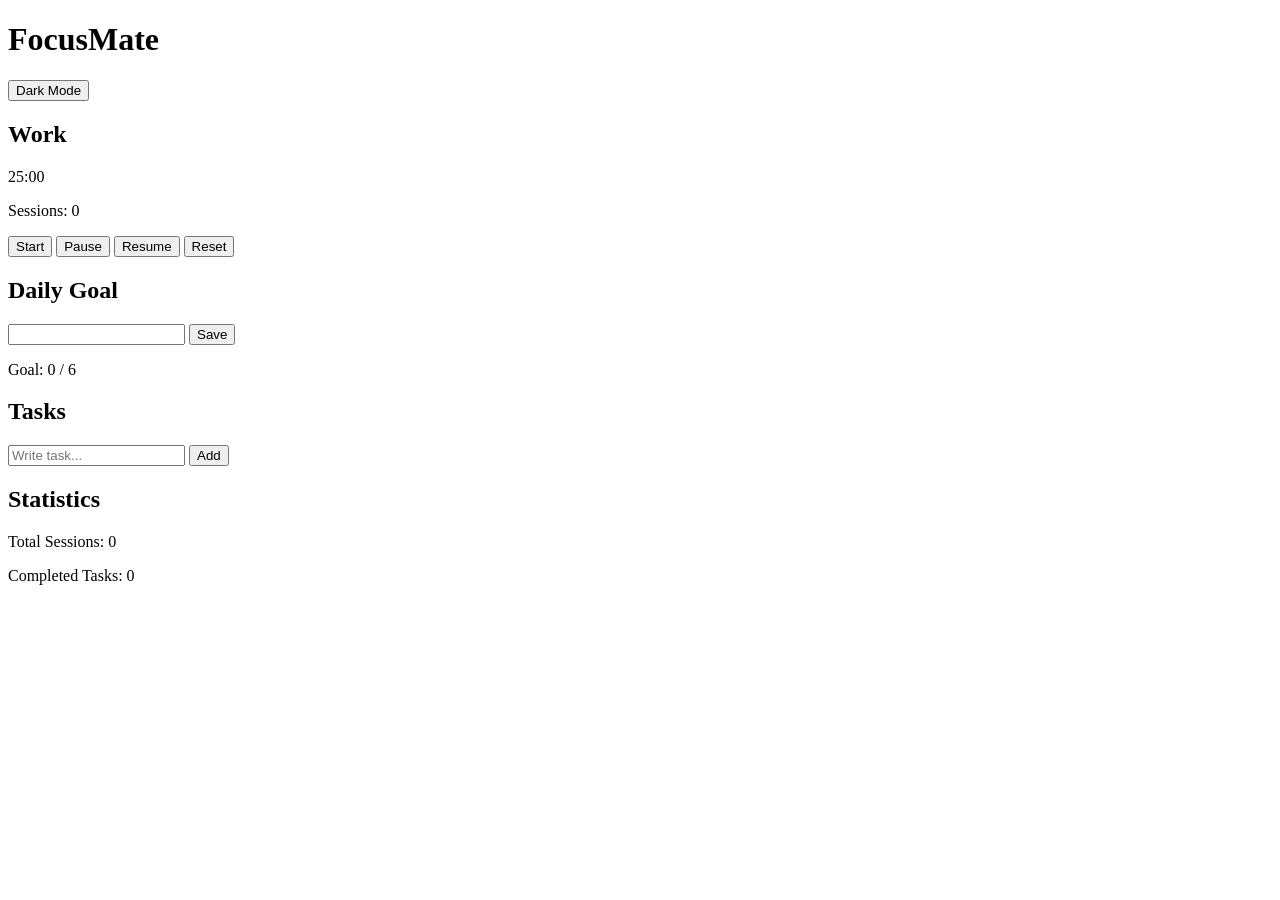
==== index.html @ f6c434ca "Update and rename index56.html to index.html" ====
<!DOCTYPE html>
<html lang="hy">
<head>
  <meta charset="UTF-8">
  <title>FocusMate</title>
  <link rel="stylesheet" href="style.css">
</head>
<body>

<div class="app">
  <h1>FocusMate</h1>

  <button id="themeBtn">Dark Mode</button>

  <div class="box">
    <h2 id="phase">Work</h2>
    <div id="timer">25:00</div>

    <div class="progress">
      <div id="progressBar"></div>
    </div>

    <p>Sessions: <span id="sessions">0</span></p>

    <button id="startBtn">Start</button>
    <button id="pauseBtn">Pause</button>
    <button id="resumeBtn">Resume</button>
    <button id="resetBtn">Reset</button>

    <p id="message"></p>
  </div>

  <div class="box">
    <h2>Daily Goal</h2>

    <input id="goalInput" type="number">
    <button id="saveGoalBtn">Save</button>

    <p>Goal: <span id="goalProgress">0 / 6</span></p>
  </div>

  <div class="box">
    <h2>Tasks</h2>

    <input id="taskInput" type="text" placeholder="Write task...">
    <button id="addTaskBtn">Add</button>

    <ul id="taskList"></ul>
  </div>

  <div class="box">
    <h2>Statistics</h2>
    <p>Total Sessions: <span id="totalSessions">0</span></p>
    <p>Completed Tasks: <span id="completedTasks">0</span></p>
  </div>
</div>

<script src="script.js"></script>
</body>
</html>
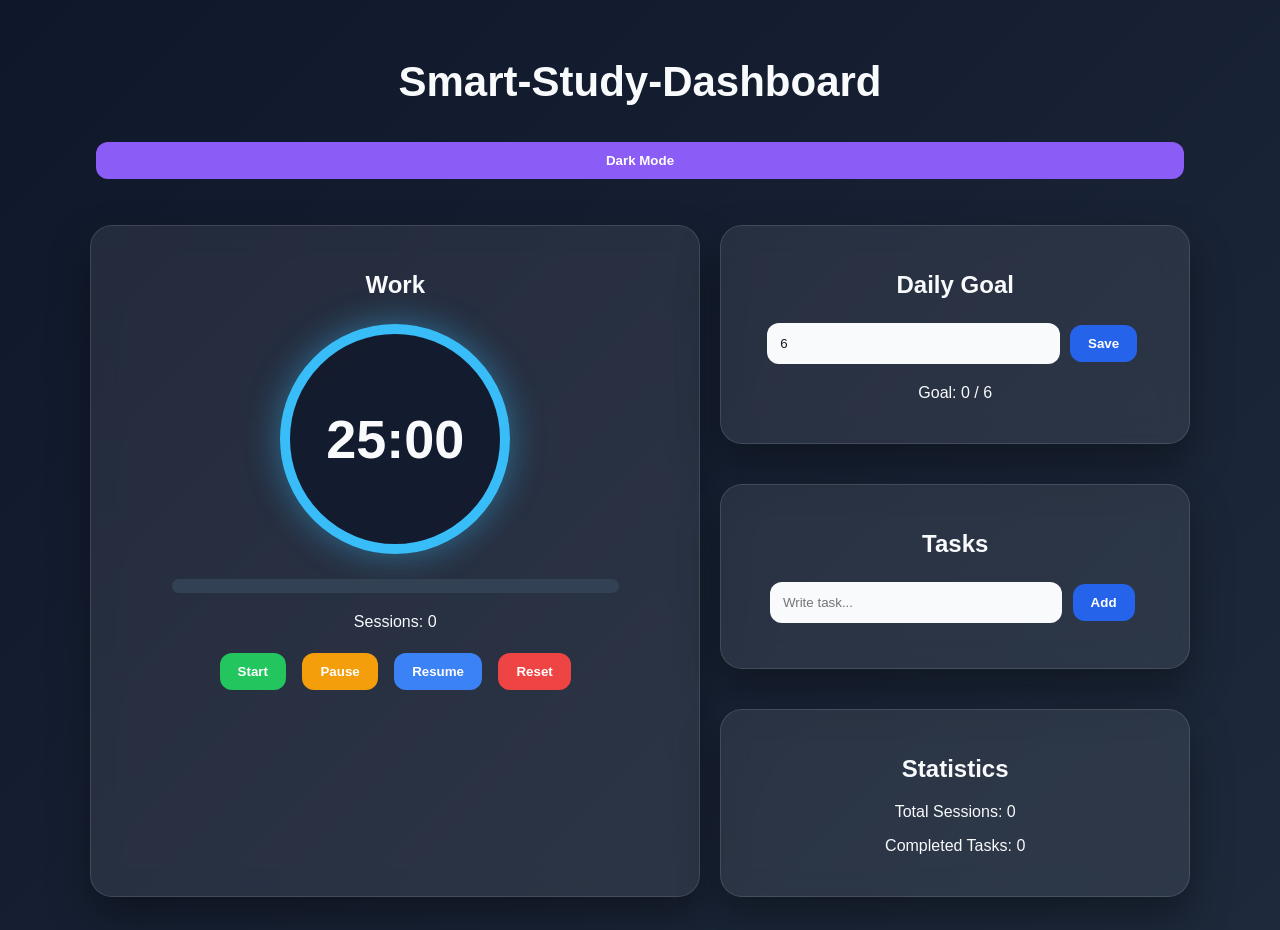
==== commit ba6101e0: "Update index.html" ====
--- a/index.html
+++ b/index.html
@@ -8,7 +8,7 @@
 <body>
 
 <div class="app">
-  <h1>FocusMate</h1>
+  <h1>Smart-Study-Dashboard</h1>
 
   <button id="themeBtn">Dark Mode</button>
 
--- a/style.css
+++ b/style.css
@@ -0,0 +1,181 @@
+* {
+  box-sizing: border-box;
+}
+
+body {
+  margin: 0;
+  font-family: "Segoe UI", Arial, sans-serif;
+  background: linear-gradient(135deg, #0f172a, #1e293b);
+  color: #f8fafc;
+  min-height: 100vh;
+}
+
+.app {
+  width: 92%;
+  max-width: 1100px;
+  margin: 30px auto;
+  text-align: center;
+}
+
+h1 {
+  font-size: 42px;
+  margin-bottom: 10px;
+}
+
+.box {
+  background: rgba(255, 255, 255, 0.08);
+  padding: 25px;
+  margin-top: 20px;
+  border-radius: 22px;
+  box-shadow: 0 20px 40px rgba(0, 0, 0, 0.35);
+  backdrop-filter: blur(14px);
+  border: 1px solid rgba(255, 255, 255, 0.12);
+}
+
+#timer {
+  width: 230px;
+  height: 230px;
+  margin: 25px auto;
+  border-radius: 50%;
+  border: 10px solid #38bdf8;
+  display: flex;
+  align-items: center;
+  justify-content: center;
+  font-size: 54px;
+  font-weight: 800;
+  background: rgba(15, 23, 42, 0.8);
+  box-shadow: 0 0 35px rgba(56, 189, 248, 0.45);
+}
+
+button {
+  padding: 11px 18px;
+  margin: 6px;
+  border: none;
+  border-radius: 12px;
+  background: #2563eb;
+  color: white;
+  cursor: pointer;
+  font-weight: 600;
+  transition: 0.25s;
+}
+
+button:hover {
+  transform: translateY(-2px);
+  opacity: 0.9;
+}
+
+#startBtn {
+  background: #22c55e;
+}
+
+#pauseBtn {
+  background: #f59e0b;
+}
+
+#resumeBtn {
+  background: #3b82f6;
+}
+
+#resetBtn {
+  background: #ef4444;
+}
+
+#themeBtn {
+  background: #8b5cf6;
+}
+
+input {
+  padding: 13px;
+  width: 70%;
+  border: none;
+  outline: none;
+  border-radius: 12px;
+  background: #f8fafc;
+  color: #111827;
+}
+
+.progress {
+  width: 80%;
+  height: 14px;
+  margin: 0 auto 20px;
+  background: #334155;
+  border-radius: 20px;
+  overflow: hidden;
+}
+
+#progressBar {
+  height: 100%;
+  width: 0%;
+  background: linear-gradient(90deg, #22c55e, #38bdf8);
+  transition: 0.3s;
+}
+
+ul {
+  list-style: none;
+  padding: 0;
+}
+
+li {
+  background: rgba(15, 23, 42, 0.85);
+  padding: 14px;
+  margin-top: 12px;
+  border-radius: 14px;
+  display: flex;
+  justify-content: space-between;
+  align-items: center;
+  border-left: 5px solid #38bdf8;
+}
+
+li.done {
+  text-decoration: line-through;
+  opacity: 0.55;
+}
+
+.warning {
+  color: #ef4444;
+  border-color: #ef4444 !important;
+  box-shadow: 0 0 35px rgba(239, 68, 68, 0.6) !important;
+}
+
+.dark {
+  background: linear-gradient(135deg, #020617, #0f172a);
+}
+
+@media (min-width: 800px) {
+  .app {
+    display: grid;
+    grid-template-columns: 1.3fr 1fr;
+    gap: 20px;
+  }
+
+  h1,
+  #themeBtn {
+    grid-column: 1 / 3;
+  }
+
+  .box:first-of-type {
+    grid-row: span 3;
+  }
+}
+
+@media (max-width: 600px) {
+  #timer {
+    width: 190px;
+    height: 190px;
+    font-size: 42px;
+  }
+
+  input {
+    width: 100%;
+    margin-bottom: 10px;
+  }
+
+  button {
+    width: 100%;
+  }
+
+  li {
+    flex-direction: column;
+    gap: 10px;
+  }
+}
